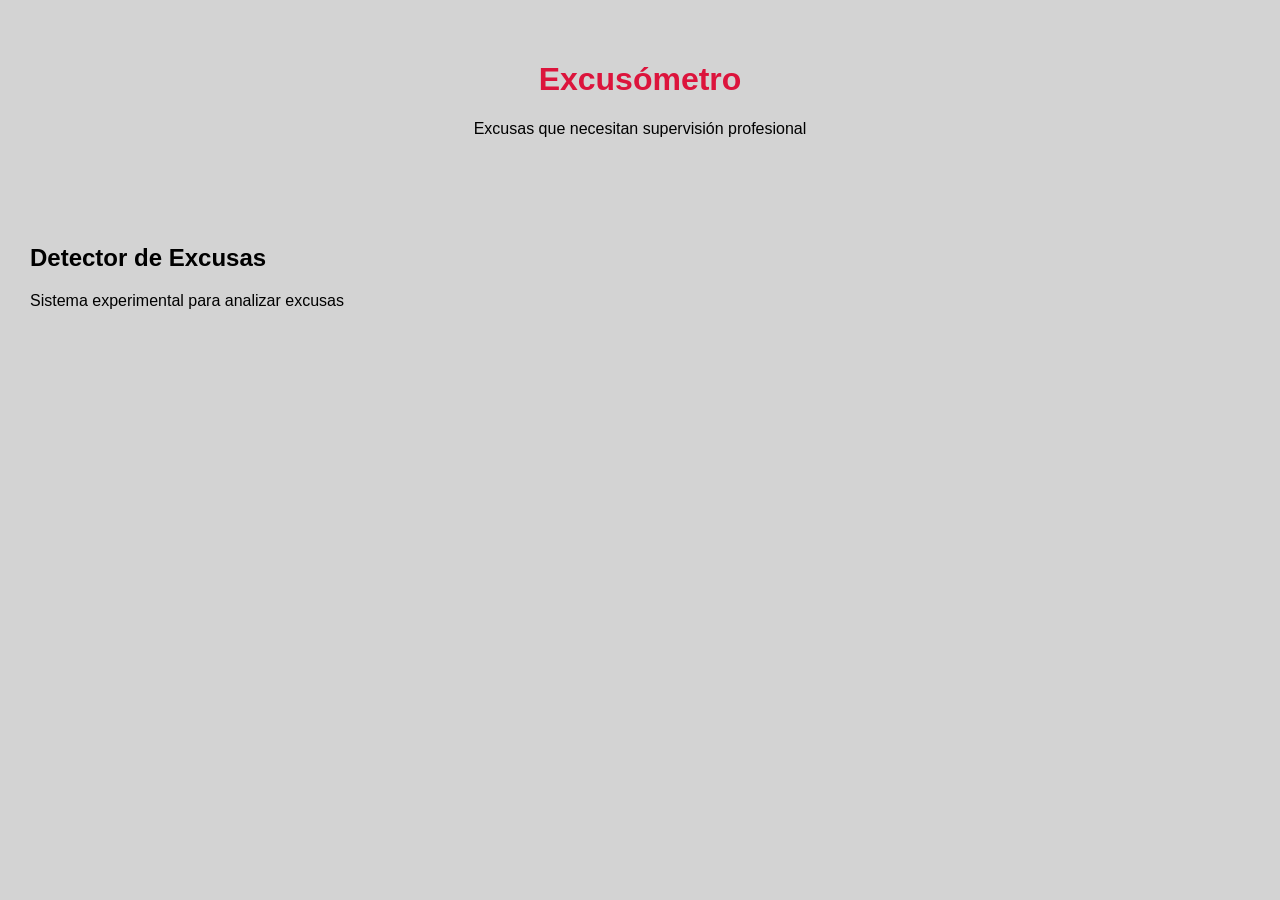
==== index.html @ 20235ec3 "inicio proyecto" ====
<!DOCTYPE html>
<html lang="en">

<head>
    <meta charset="UTF-8">
    <meta name="viewport" content="width=device-width, initial-scale=1.0">
    <link rel="stylesheet" href="estilos.css">
    <title>Excusómetro</title>
</head>

<body>
    <header>
        <h1>Excusómetro</h1>
        <p>Excusas que necesitan supervisión profesional</p>
    </header>
    
    <main>
        <h2>Detector de Excusas</h2>
        <p>Sistema experimental para analizar excusas</p>
    </main>
</body>

</html>
---- estilos.css ----
body {
    margin: 0;
    background-color: lightgray;
    font-family: Verdana, Geneva, Tahoma, sans-serif;
}

h1 {
    color: crimson;
}

header {
    padding: 40px;
    text-align: center;
}

main {
    padding: 30px;
}
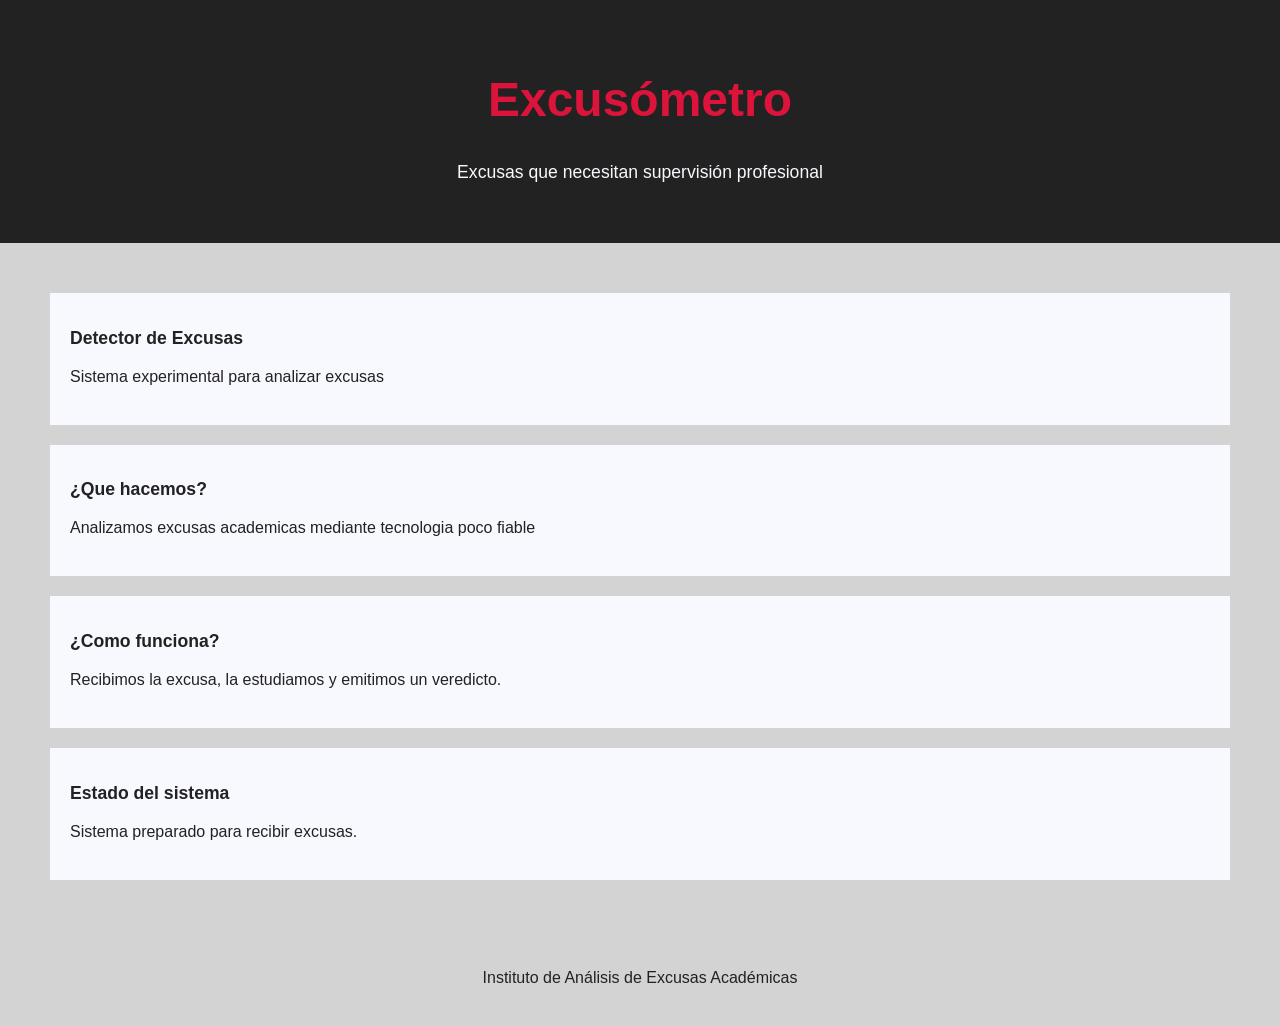
==== commit 8cdae77d: "Actualizacion de estilos" ====
--- a/index.html
+++ b/index.html
@@ -4,7 +4,10 @@
 <head>
     <meta charset="UTF-8">
     <meta name="viewport" content="width=device-width, initial-scale=1.0">
+    <meta name="description" content="Sisema esperimental para detectar excusas de alumnos.">
+    <meta name="keywords" Content="excusa, detector, alumnos, sistema, estudiantes">
     <link rel="stylesheet" href="estilos.css">
+    <link rel="shortcut icon" href="img/robot-solid-full.svg" type="image/x-icon">
     <title>Excusómetro</title>
 </head>
 
@@ -13,11 +16,33 @@
         <h1>Excusómetro</h1>
         <p>Excusas que necesitan supervisión profesional</p>
     </header>
-    
+
     <main>
-        <h2>Detector de Excusas</h2>
-        <p>Sistema experimental para analizar excusas</p>
+        <section>
+            <h2>Detector de Excusas</h2>
+            <p>Sistema experimental para analizar excusas</p>
+        </section>
+
+        <section>
+            <h2>¿Que hacemos?</h2>
+            <p>Analizamos excusas academicas mediante tecnologia poco fiable</p>
+        </section>
+
+        <section>
+            <h2>¿Como funciona?</h2>
+            <p>Recibimos la excusa, la estudiamos y emitimos un veredicto.</p>
+        </section>
+
+        <section>
+            <h2>Estado del sistema</h2>
+            <p>Sistema preparado para recibir excusas.</p>
+        </section>
     </main>
+
+    <footer>
+        <p>Instituto de Análisis de Excusas Académicas</p>
+    </footer>
+
 </body>
 
 </html>
--- a/estilos.css
+++ b/estilos.css
@@ -2,17 +2,45 @@
     margin: 0;
     background-color: lightgray;
     font-family: Verdana, Geneva, Tahoma, sans-serif;
+    color: #222;
 }
 
 h1 {
     color: crimson;
+    font-size: 3em;
+}
+
+h2 {
+    font-size: 1.1rem;
+}
+
+p {
+    line-height: 1.5;
+}
+
+header p {
+    font-size: 1.1rem;
 }
 
 header {
     padding: 40px;
     text-align: center;
+    background-color: #222;
+    color: ghostwhite;
 }
 
 main {
     padding: 30px;
+    margin: auto;
+}
+
+section {
+    background-color: ghostwhite;
+    padding: 20px;
+    margin: 20px;
+}
+
+footer {
+    padding: 20px;
+    text-align: center;
 }
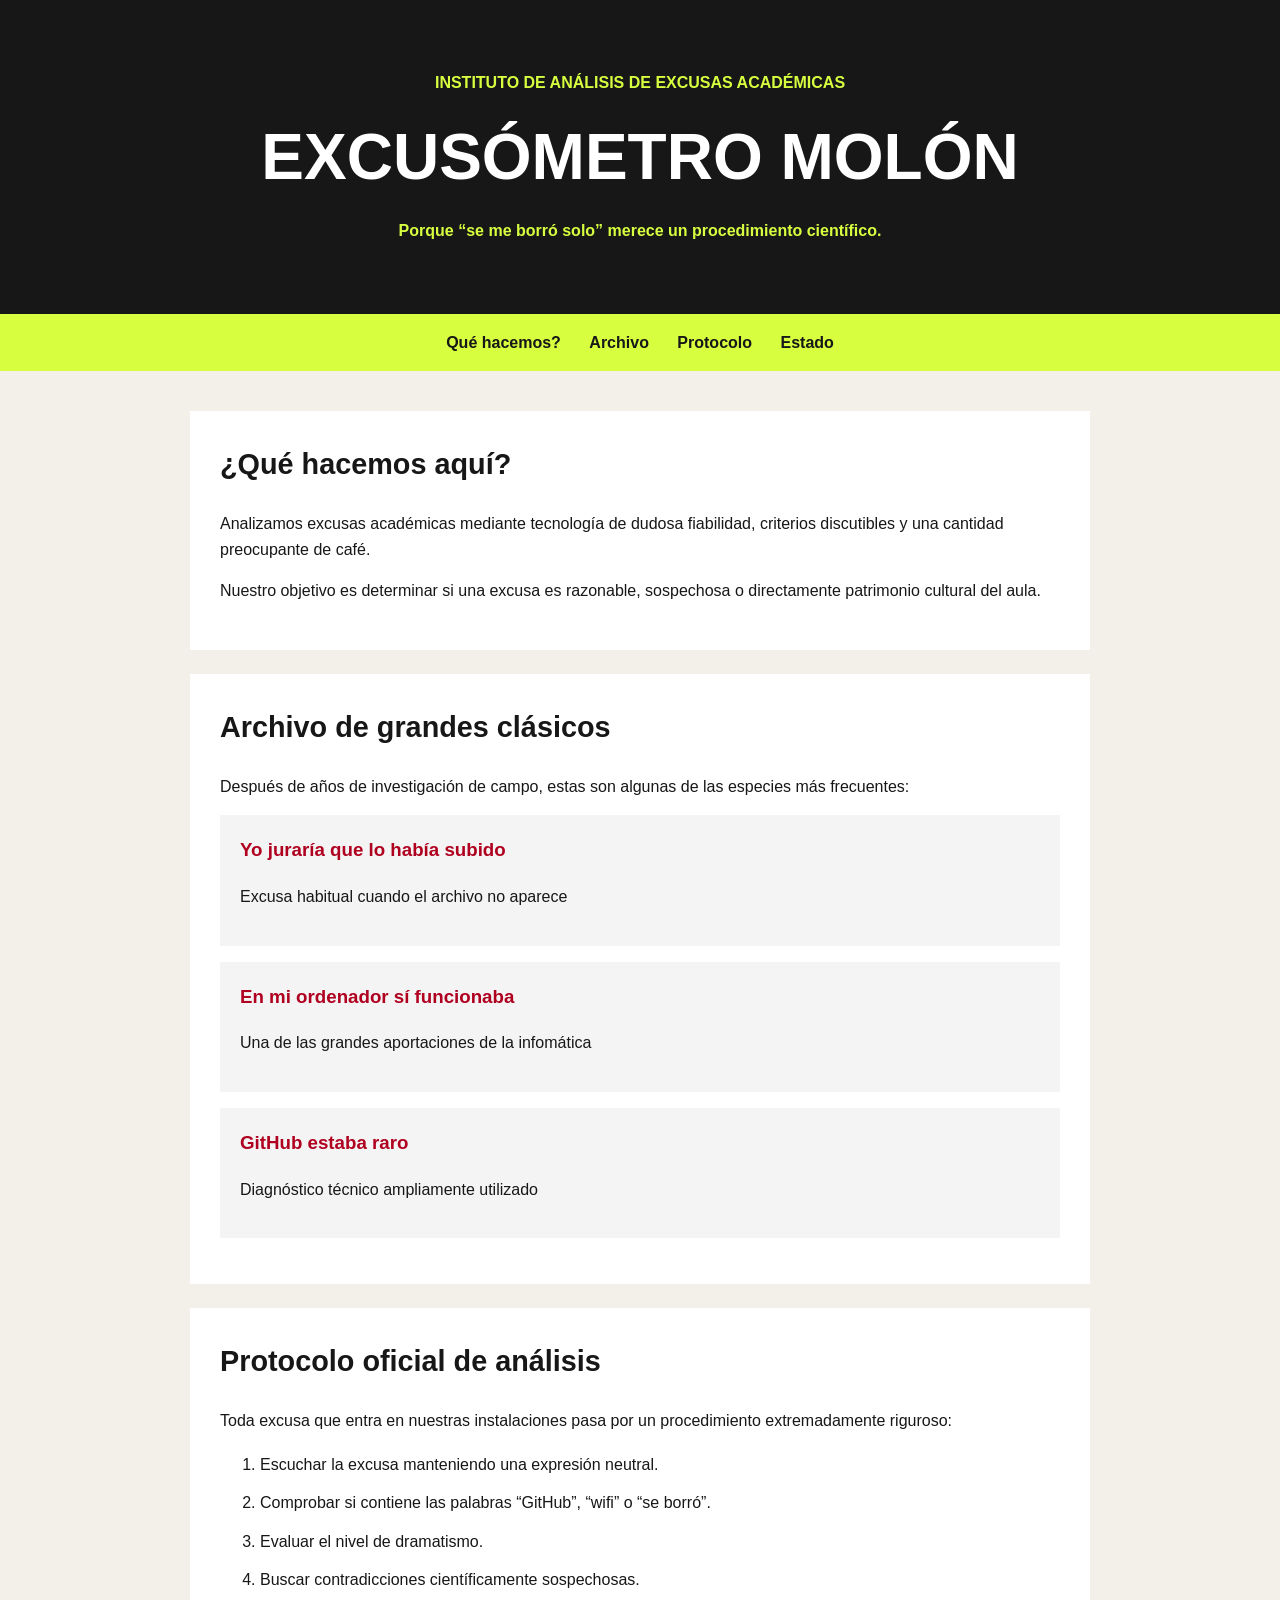
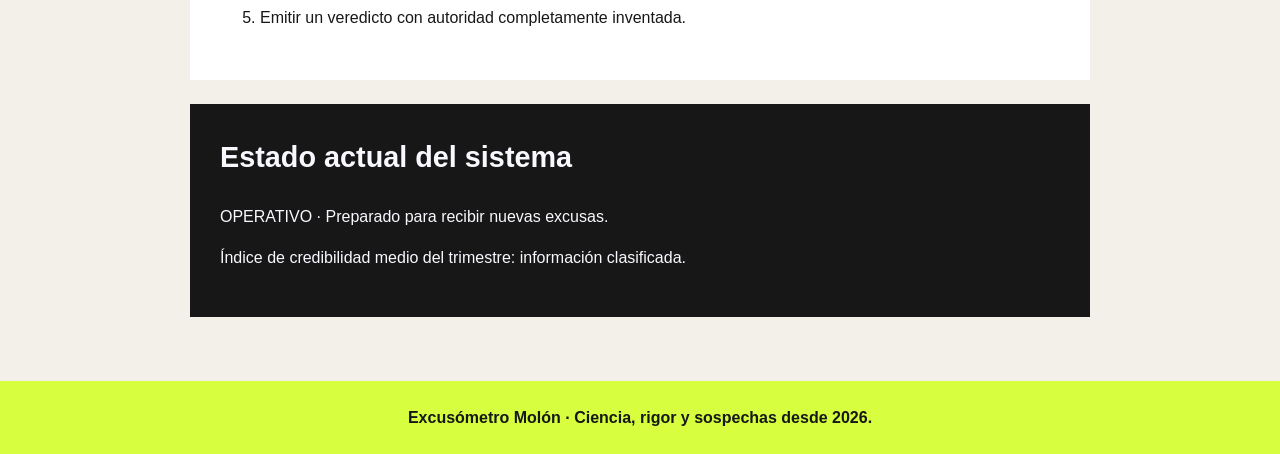
==== commit b7b1e320: "Enlaces con id" ====
--- a/index.html
+++ b/index.html
@@ -1,46 +1,109 @@
 <!DOCTYPE html>
-<html lang="en">
+<html lang="es">
 
 <head>
     <meta charset="UTF-8">
     <meta name="viewport" content="width=device-width, initial-scale=1.0">
-    <meta name="description" content="Sisema esperimental para detectar excusas de alumnos.">
-    <meta name="keywords" Content="excusa, detector, alumnos, sistema, estudiantes">
+    <meta name="description" content="Sistema experimental para analizar excusas académicas de dudosa credibilidad">
+    <meta name="keywords" content="excusas, estudiantes, detector, excusómetro">
+    <title>Excusómetro Molón</title>
     <link rel="stylesheet" href="estilos.css">
-    <link rel="shortcut icon" href="img/robot-solid-full.svg" type="image/x-icon">
-    <title>Excusómetro</title>
 </head>
 
 <body>
+
     <header>
-        <h1>Excusómetro</h1>
-        <p>Excusas que necesitan supervisión profesional</p>
+        <p>INSTITUTO DE ANÁLISIS DE EXCUSAS ACADÉMICAS</p>
+        <h1>EXCUSÓMETRO MOLÓN</h1>
+        <p>Porque “se me borró solo” merece un procedimiento científico.</p>
     </header>
 
+    <nav>
+        <a href="#que-hacemos">Qué hacemos?</a>
+        <a href="#archivo">Archivo</a>
+        <a href="#protocolo">Protocolo</a>
+        <a href="#estado">Estado</a>
+    </nav>
+
     <main>
-        <section>
-            <h2>Detector de Excusas</h2>
-            <p>Sistema experimental para analizar excusas</p>
+
+        <section id="que-hacemos">
+            <h2>¿Qué hacemos aquí?</h2>
+
+            <p>
+                Analizamos excusas académicas mediante tecnología de dudosa fiabilidad,
+                criterios discutibles y una cantidad preocupante de café.
+            </p>
+
+            <p>
+                Nuestro objetivo es determinar si una excusa es razonable, sospechosa
+                o directamente patrimonio cultural del aula.
+            </p>
         </section>
 
-        <section>
-            <h2>¿Que hacemos?</h2>
-            <p>Analizamos excusas academicas mediante tecnologia poco fiable</p>
+        <section id="archivo">
+            <h2>Archivo de grandes clásicos</h2>
+
+            <p>
+                Después de años de investigación de campo, estas son algunas de las
+                especies más frecuentes:
+            </p>
+
+            <article class="excusa">
+                <h3>Yo juraría que lo había subido</h3>
+                <p>Excusa habitual cuando el archivo no aparece </p>
+            </article>
+            <article class="excusa">
+                <h3>En mi ordenador sí funcionaba</h3>
+                <p>Una de las grandes aportaciones de la infomática</p>
+            </article>
+            <article class="excusa">
+                <h3>GitHub estaba raro</h3>
+                <p>Diagnóstico técnico ampliamente utilizado </p>
+            </article>
+
+            <!-- <ul>
+                <li>“Yo juraría que lo había subido.”</li>
+                <li>“En mi ordenador sí funcionaba.”</li>
+                <li>“GitHub estaba raro.”</li>
+                <li>“Pensaba que era para la semana que viene.”</li>
+                <li>“Lo tenía hecho, pero no encuentro el archivo.”</li>
+            </ul> -->
         </section>
 
-        <section>
-            <h2>¿Como funciona?</h2>
-            <p>Recibimos la excusa, la estudiamos y emitimos un veredicto.</p>
+        <section id="protocolo">
+            <h2>Protocolo oficial de análisis</h2>
+
+            <p>
+                Toda excusa que entra en nuestras instalaciones pasa por un
+                procedimiento extremadamente riguroso:
+            </p>
+
+            <ol>
+                <li>Escuchar la excusa manteniendo una expresión neutral.</li>
+                <li>Comprobar si contiene las palabras “GitHub”, “wifi” o “se borró”.</li>
+                <li>Evaluar el nivel de dramatismo.</li>
+                <li>Buscar contradicciones científicamente sospechosas.</li>
+                <li>Emitir un veredicto con autoridad completamente inventada.</li>
+            </ol>
         </section>
 
-        <section>
-            <h2>Estado del sistema</h2>
-            <p>Sistema preparado para recibir excusas.</p>
+        <section id="estado">
+            <h2>Estado actual del sistema</h2>
+
+            <p>
+                OPERATIVO · Preparado para recibir nuevas excusas.
+            </p>
+
+            <p>
+                Índice de credibilidad medio del trimestre: información clasificada.
+            </p>
         </section>
+
     </main>
 
     <footer>
-        <p>Instituto de Análisis de Excusas Académicas</p>
+        <p>Excusómetro Molón · Ciencia, rigor y sospechas desde 2026.</p>
     </footer>
 
 </body>
--- a/estilos.css
+++ b/estilos.css
@@ -1,46 +1,113 @@
 body {
+    font-family: Arial, Helvetica, sans-serif;
     margin: 0;
-    background-color: lightgray;
-    font-family: Verdana, Geneva, Tahoma, sans-serif;
-    color: #222;
+    background-color: #f2f0e8;
+    color: #171717;
+    font-size: 16px;
+    line-height: 1.6;
+}
+
+header {
+    background-color: #171717;
+    color: #f2f0e8;
+    text-align: center;
+    padding: 60px 30px;
+}
+
+header p {
+    color: #d7ff3f;
+    font-size: 1rem;
+    font-weight: 700;
+    margin: 10px 0;
 }
 
 h1 {
+    color: #ffffff;
+    font-size: 4rem;
+    font-weight: 700;
+    margin: 10px 0;
+}
+
+nav{
+    background-color: #d7ff3f;
+    text-align: center;
+    padding: 16px;
+}
+
+nav a{
+    color: #171717;
+    font-weight: 700;
+    text-decoration: none;
+    margin: 0 12px;
+}
+
+nav a:hover{
     color: crimson;
-    font-size: 3em;
+}
+
+main {
+    max-width: 900px;
+    margin: auto;
+    padding: 40px 30px;
+}
+
+section {
+    background-color: #ffffff;
+    margin-bottom: 24px;
+    padding: 30px;
 }
 
 h2 {
-    font-size: 1.1rem;
+    color: #171717;
+    font-size: 1.8rem;
+    font-weight: 700;
+    margin-top: 0;
 }
 
 p {
-    line-height: 1.5;
+    margin-bottom: 16px;
 }
 
-header p {
-    font-size: 1.1rem;
+.excusa{
+    background-color: #f4f4f4;
+    padding: 20px;
+    margin-bottom: 16px;
 }
 
-header {
-    padding: 40px;
-    text-align: center;
-    background-color: #222;
+.excusa h3{
+    color: #b00020;
+    margin-top: 0;
+}
+
+#estado{
+    background-color: #171717;
     color: ghostwhite;
 }
 
-main {
-    padding: 30px;
-    margin: auto;
+#estado h2{
+    color: ghostwhite;
 }
 
-section {
-    background-color: ghostwhite;
-    padding: 20px;
-    margin: 20px;
+ul {
+    line-height: 1.9;
+}
+
+ol {
+    line-height: 1.9;
+}
+
+li {
+    margin-bottom: 8px;
 }
 
 footer {
-    padding: 20px;
+    background-color: #d7ff3f;
+    color: #171717;
     text-align: center;
+    padding: 24px;
+}
+
+footer p {
+    font-weight: 700;
+    margin: 0;
 }
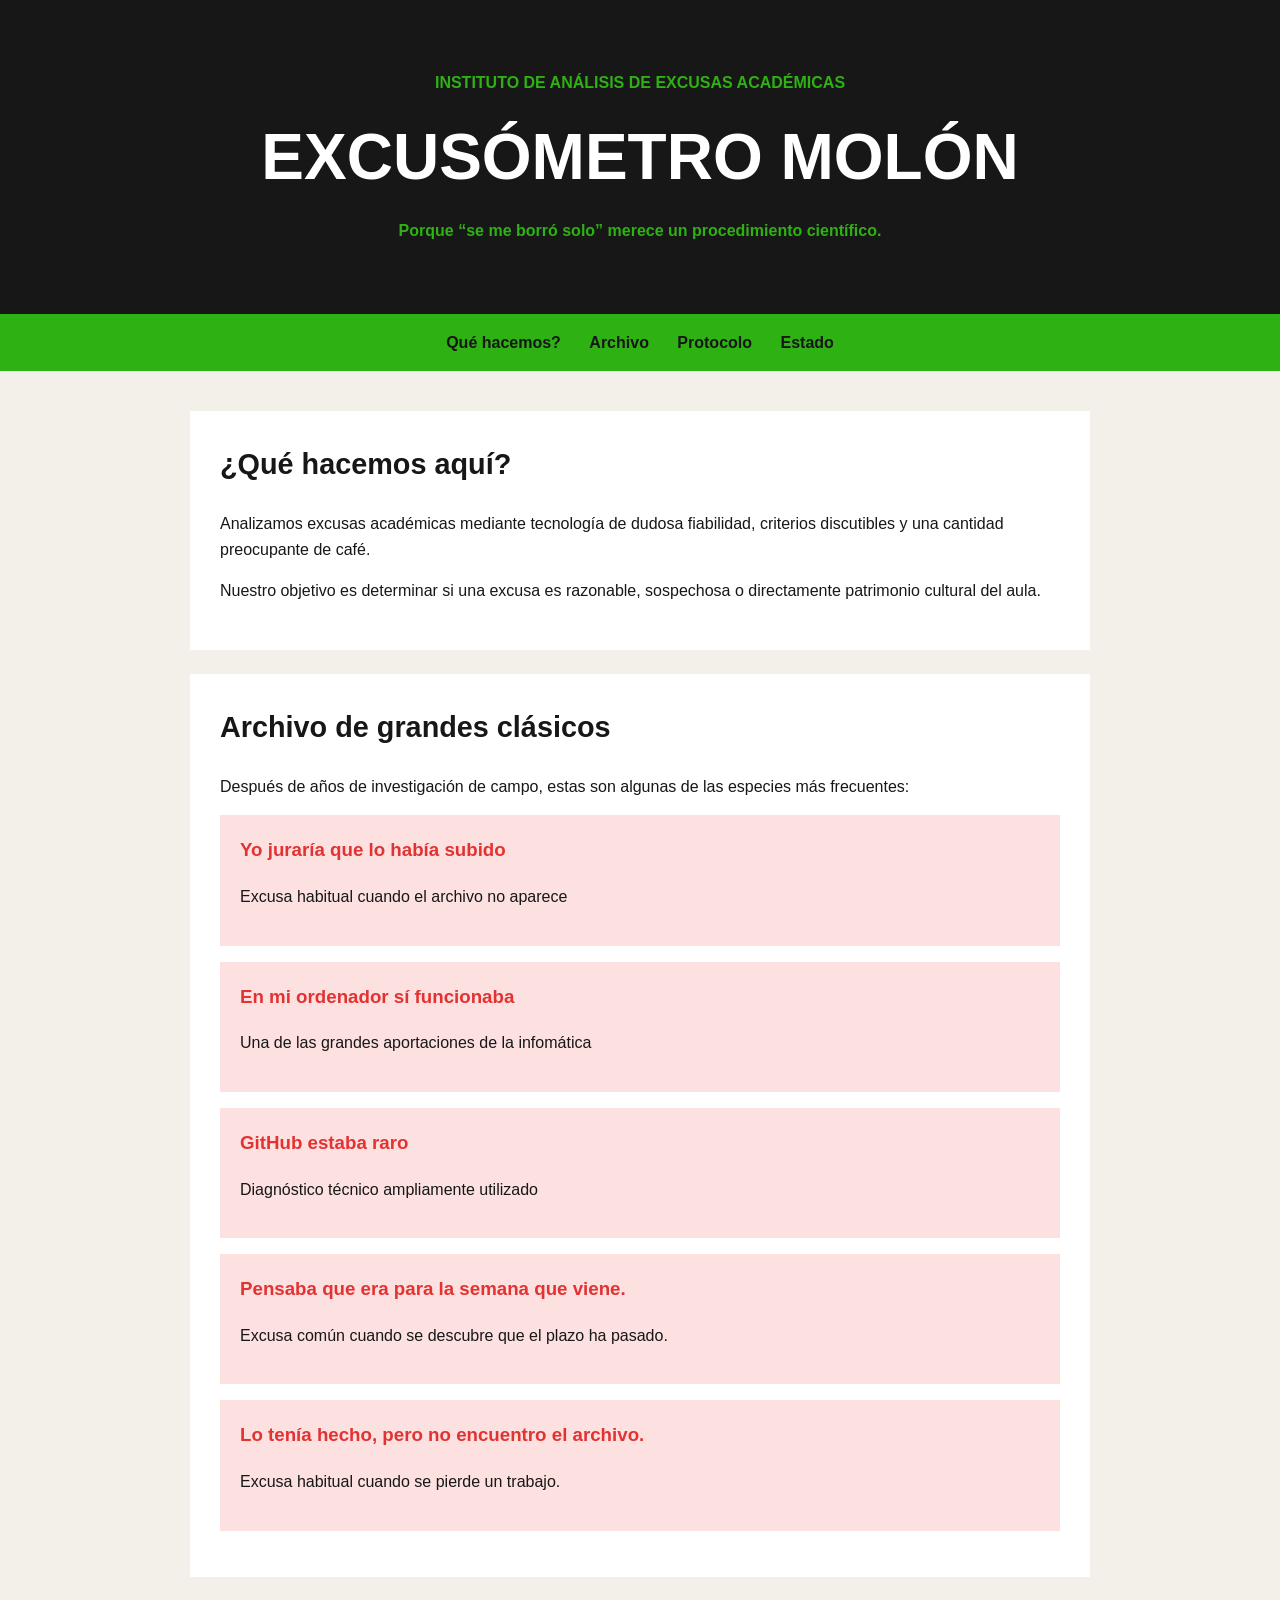
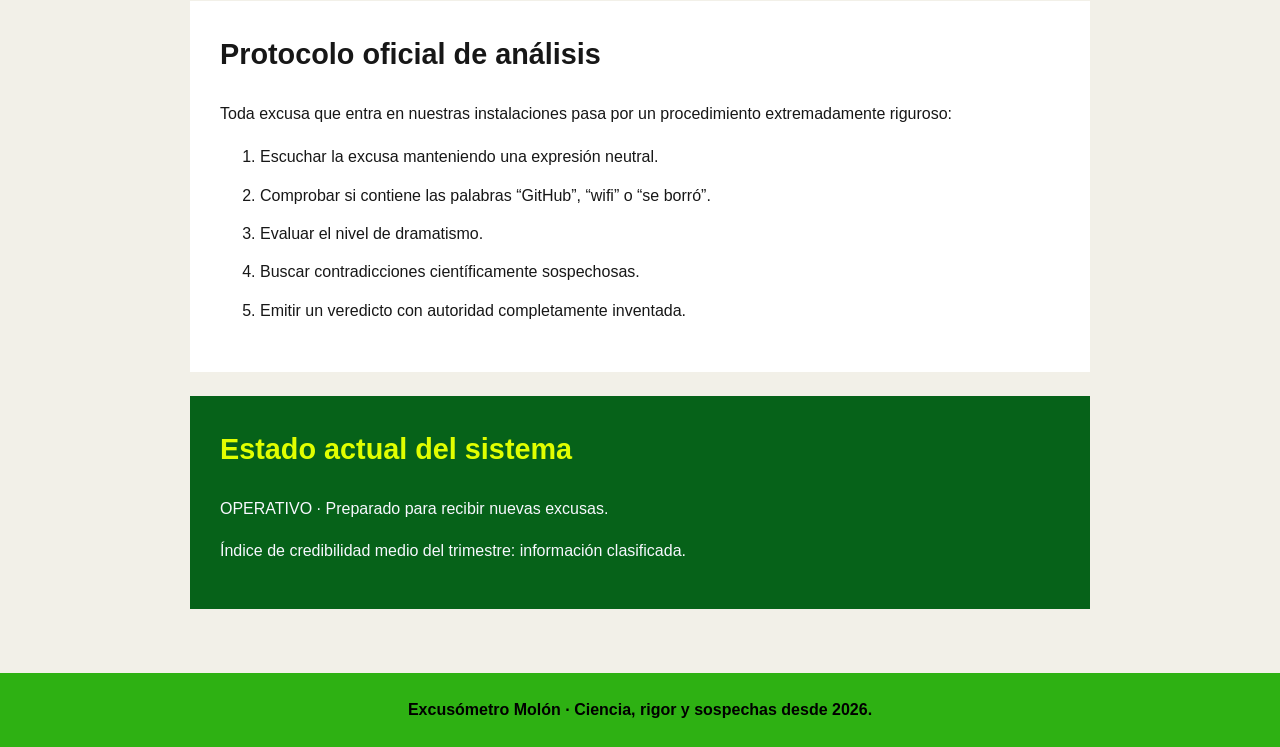
==== commit b08e8367: "Cambios finales" ====
--- a/index.html
+++ b/index.html
@@ -61,14 +61,14 @@
                 <h3>GitHub estaba raro</h3>
                 <p>Diagnóstico técnico ampliamente utilizado </p>
             </article>
-
-            <!-- <ul>
-                <li>“Yo juraría que lo había subido.”</li>
-                <li>“En mi ordenador sí funcionaba.”</li>
-                <li>“GitHub estaba raro.”</li>
-                <li>“Pensaba que era para la semana que viene.”</li>
-                <li>“Lo tenía hecho, pero no encuentro el archivo.”</li>
-            </ul> -->
+            <article class="excusa">
+                <h3>Pensaba que era para la semana que viene.</h3>
+                <p>Excusa común cuando se descubre que el plazo ha pasado.</p>
+            </article>
+            <article class="excusa">
+                <h3>Lo tenía hecho, pero no encuentro el archivo.</h3>
+                <p>Excusa habitual cuando se pierde un trabajo.</p>
+            </article>
         </section>
 
         <section id="protocolo">
--- a/estilos.css
+++ b/estilos.css
@@ -15,7 +15,7 @@
 }
 
 header p {
-    color: #d7ff3f;
+    color: rgb(46, 177, 19);
     font-size: 1rem;
     font-weight: 700;
     margin: 10px 0;
@@ -29,7 +29,7 @@
 }
 
 nav{
-    background-color: #d7ff3f;
+    background-color: rgb(46, 177, 19);
     text-align: center;
     padding: 16px;
 }
@@ -42,7 +42,7 @@
 }
 
 nav a:hover{
-    color: crimson;
+    color: #ffc3c3;
 }
 
 main {
@@ -69,23 +69,23 @@
 }
 
 .excusa{
-    background-color: #f4f4f4;
+    background-color: #f89b9b4f;
     padding: 20px;
     margin-bottom: 16px;
 }
 
 .excusa h3{
-    color: #b00020;
+    color: rgb(227, 50, 50);
     margin-top: 0;
 }
 
 #estado{
-    background-color: #171717;
+    background-color: #066219;
     color: ghostwhite;
 }
 
 #estado h2{
-    color: ghostwhite;
+    color: rgb(225, 255, 0);
 }
 
 ul {
@@ -101,8 +101,8 @@
 }
 
 footer {
-    background-color: #d7ff3f;
-    color: #171717;
+    background-color: rgb(46, 177, 19);
+    color: black;
     text-align: center;
     padding: 24px;
 }
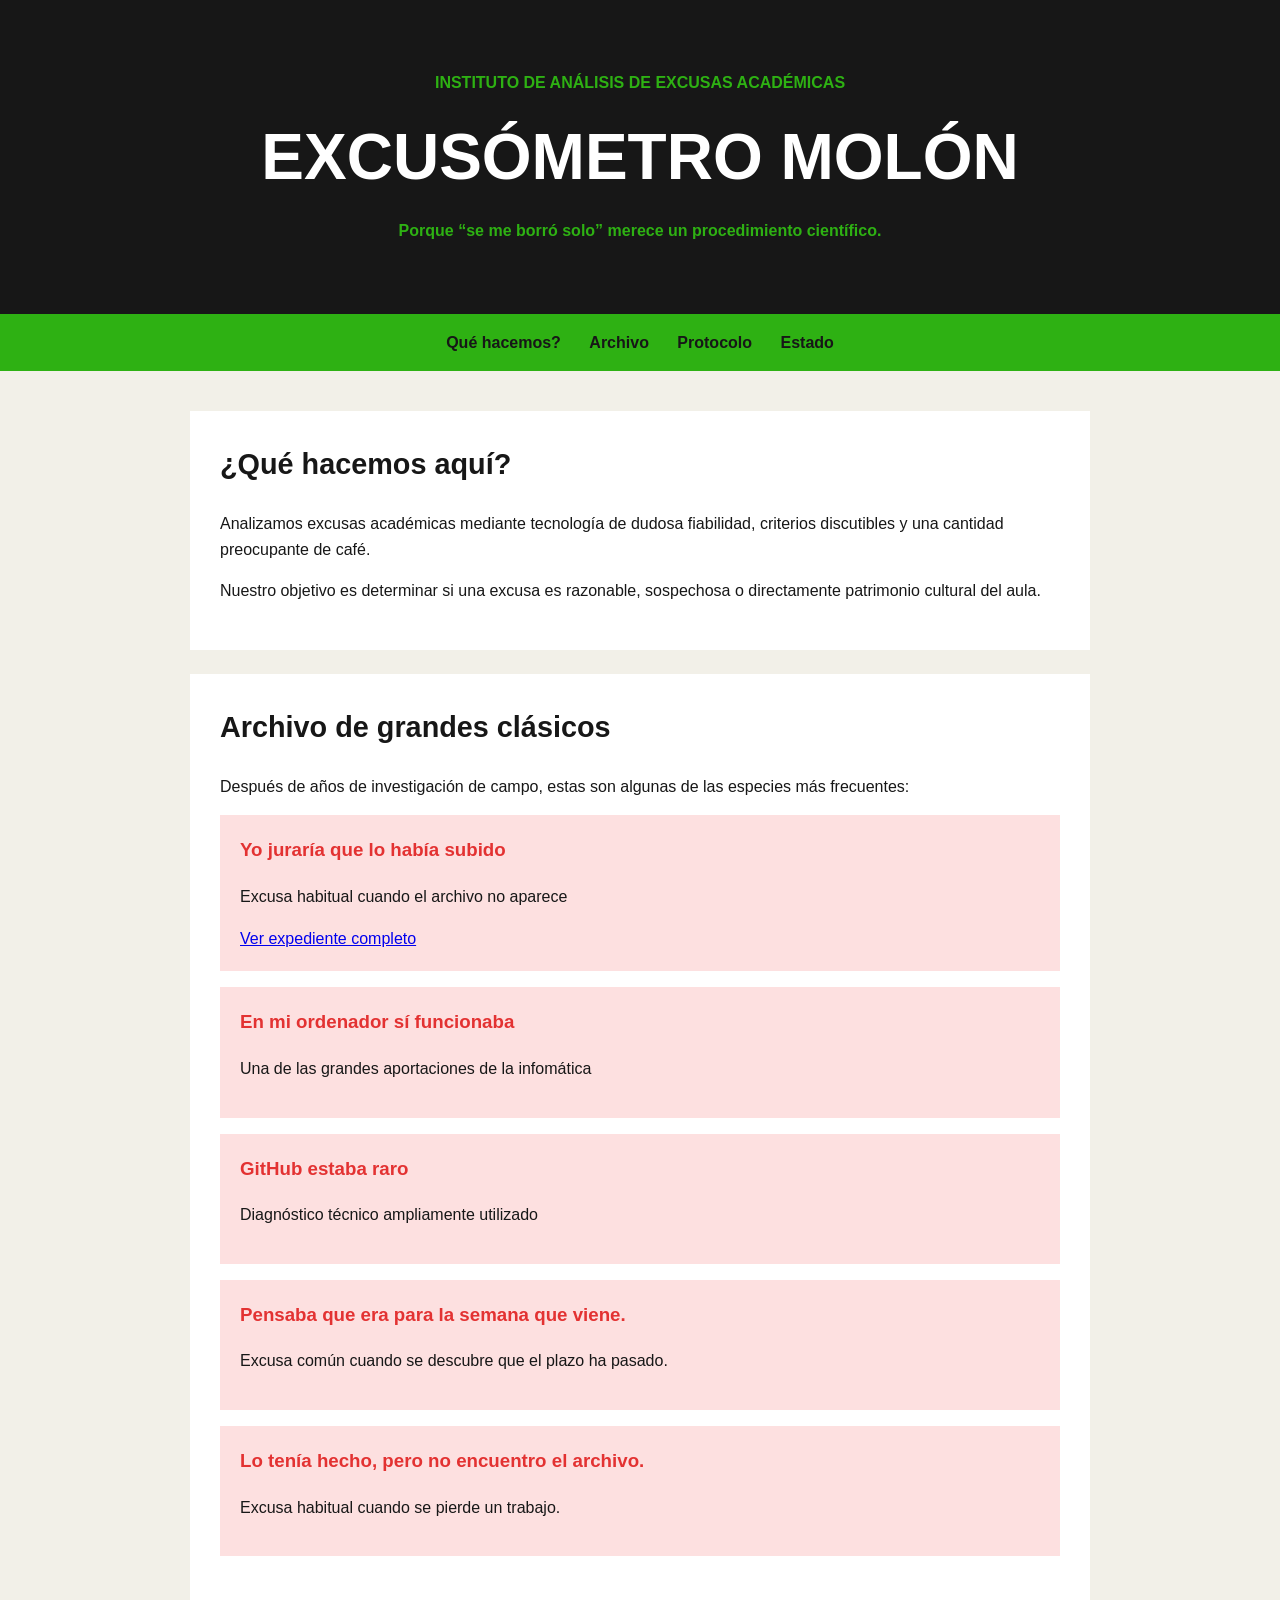
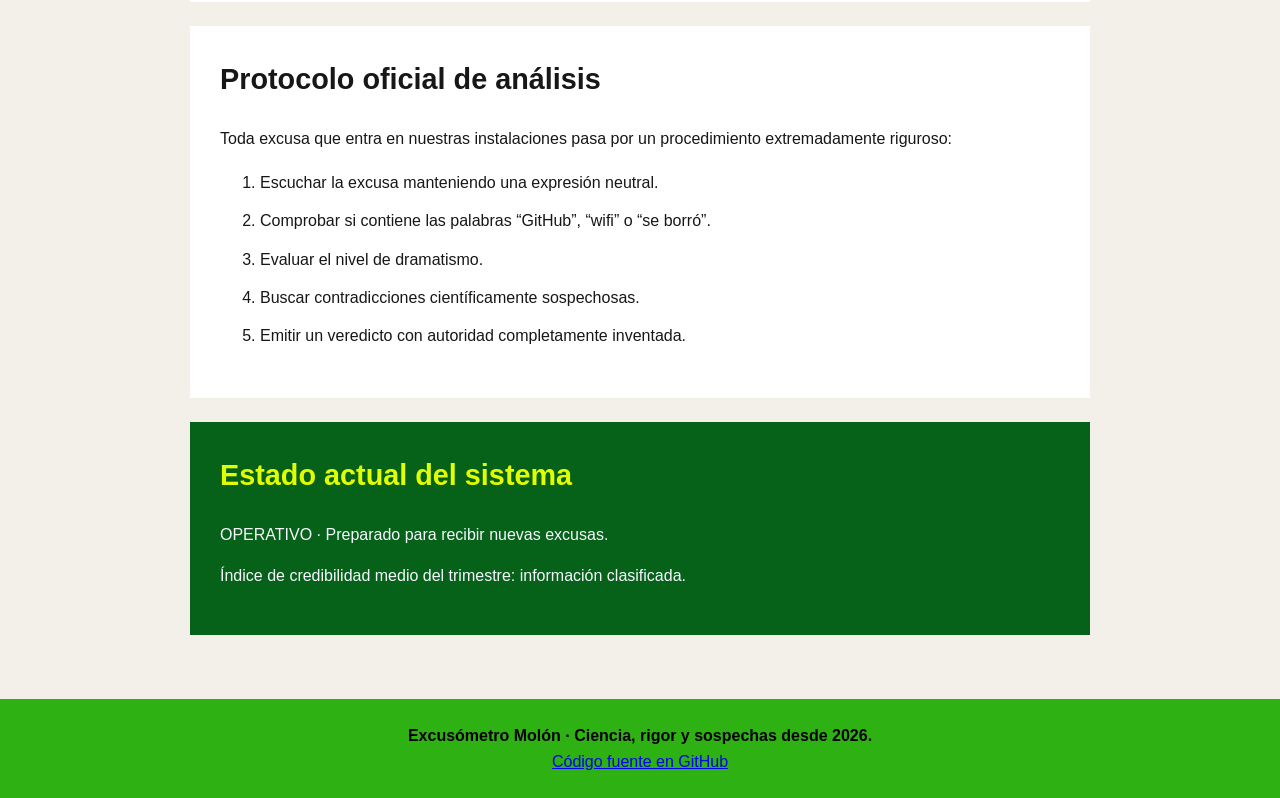
==== commit 0d66af06: "Primera actualizacion" ====
--- a/index.html
+++ b/index.html
@@ -52,6 +52,7 @@
             <article class="excusa">
                 <h3>Yo juraría que lo había subido</h3>
                 <p>Excusa habitual cuando el archivo no aparece </p>
+                <a href="paginas/expediente.html">Ver expediente completo</a>
             </article>
             <article class="excusa">
                 <h3>En mi ordenador sí funcionaba</h3>
@@ -104,6 +105,7 @@
 
     <footer>
         <p>Excusómetro Molón · Ciencia, rigor y sospechas desde 2026.</p>
+        <a href="https://github.com/JanMaza08/MazaJan_Excusometro" target="_blank">Código fuente en GitHub</a>
     </footer>
 
 </body>
--- a/estilos.css
+++ b/estilos.css
@@ -15,6 +15,13 @@
 }
 
 header p {
+    color: rgb(46, 177, 19);
+    font-size: 1rem;
+    font-weight: 700;
+    margin: 10px 0;
+}
+
+header h2 {
     color: rgb(46, 177, 19);
     font-size: 1rem;
     font-weight: 700;
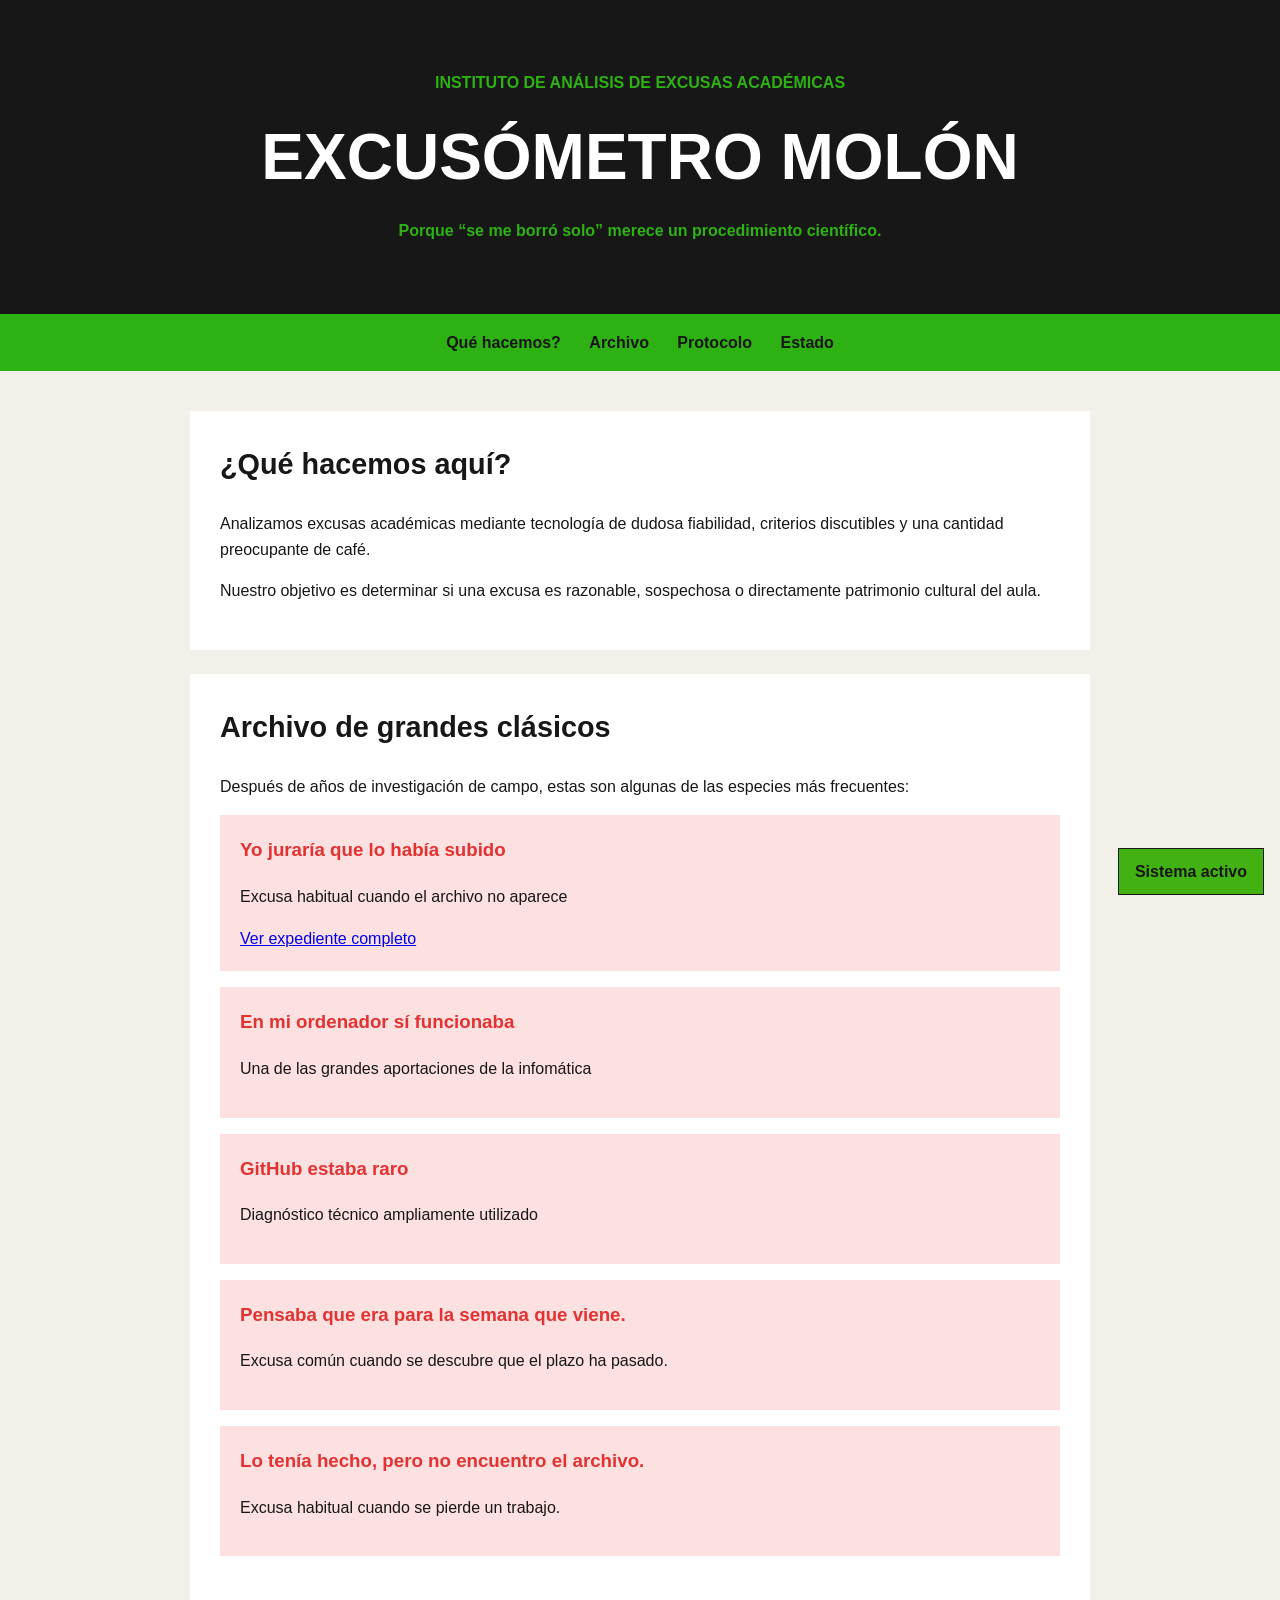
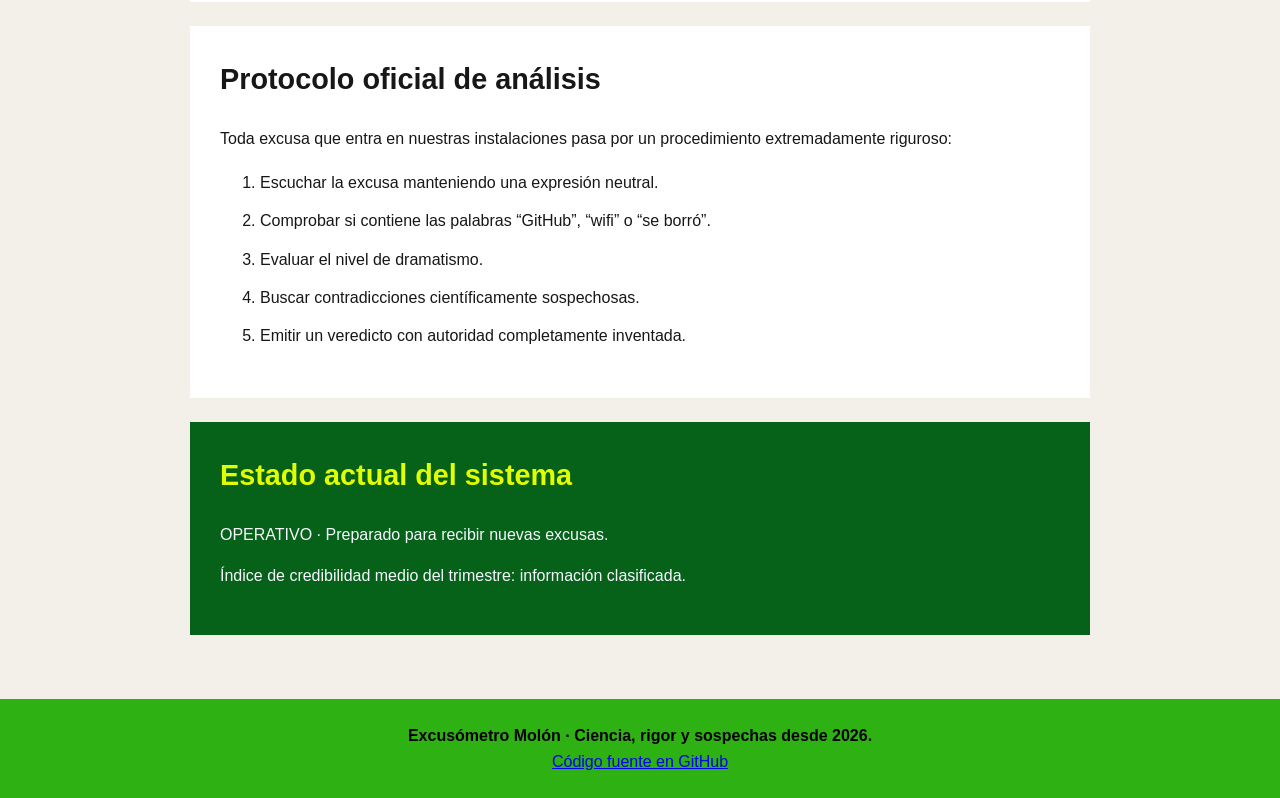
==== commit 44314bf4: "Ajustes de posiciones" ====
--- a/index.html
+++ b/index.html
@@ -107,6 +107,7 @@
         <p>Excusómetro Molón · Ciencia, rigor y sospechas desde 2026.</p>
         <a href="https://github.com/JanMaza08/MazaJan_Excusometro" target="_blank">Código fuente en GitHub</a>
     </footer>
+    <div class="aviso-sistema">Sistema activo</div>
 
 </body>
 
--- a/estilos.css
+++ b/estilos.css
@@ -35,20 +35,20 @@
     margin: 10px 0;
 }
 
-nav{
+nav {
     background-color: rgb(46, 177, 19);
     text-align: center;
     padding: 16px;
 }
 
-nav a{
+nav a {
     color: #171717;
     font-weight: 700;
     text-decoration: none;
     margin: 0 12px;
 }
 
-nav a:hover{
+nav a:hover {
     color: #ffc3c3;
 }
 
@@ -75,23 +75,23 @@
     margin-bottom: 16px;
 }
 
-.excusa{
+.excusa {
     background-color: #f89b9b4f;
     padding: 20px;
     margin-bottom: 16px;
 }
 
-.excusa h3{
+.excusa h3 {
     color: rgb(227, 50, 50);
     margin-top: 0;
 }
 
-#estado{
+#estado {
     background-color: #066219;
     color: ghostwhite;
 }
 
-#estado h2{
+#estado h2 {
     color: rgb(225, 255, 0);
 }
 
@@ -117,4 +117,93 @@
 footer p {
     font-weight: 700;
     margin: 0;
+}
+
+.expediente header {
+    background-image: url("img/juez.jpg");
+    background-size: cover;
+    background-position: center;
+}
+
+.evidencias {
+    padding: 1em;
+    margin: 1.5em 0;
+    border: 0.15em solid #171717;
+}
+
+.evidencias img {
+    max-width: 100%;
+    display: block;
+}
+
+.evidenciasfigcaption {
+    text-align: center;
+    font-style: italic;
+    margin-top: 0.75em;
+}
+
+.dato_estado {
+    margin-top: 1.5em;
+}
+
+.estado {
+    background-color: #66ff00;
+    color:#171717;
+    padding: 1em;
+    margin-bottom: 0.75em;
+    border: 0.15em solid #171717;
+    width: 100%;
+    box-sizing: border-box;
+}
+
+.etiqueta {
+    font-weight: 700;
+    display: block;
+}
+
+.valor {
+    color: crimson;
+    display: inline-block;
+    padding: .3em .5em;
+    border: 0.1em solid #171717;
+}
+
+.expediente-header {
+    position: relative;
+}
+
+.sello-clasificado {
+    position: absolute;
+    top: 1em;
+    right: 1em;
+    background-color: crimson;
+    color: ghostwhite;
+    padding: 0.4em 0.7em;
+    border: 0.15em solid ghostwhite;
+    font-weight: 700;
+}
+
+.aviso-sistema {
+    position: fixed;
+    right: 1em;
+    bottom: 0.3em;
+    background-color: rgb(65, 178, 17);
+    padding: 0.6em 1em;
+    border: 0.1em solid #171717;
+    font-weight: 700;
+}
+
+.volver {
+    position: fixed;
+    padding: 0.6em 1em;
+    top: 1em;
+    left: 1em;
+    background-color: green;
+    font-weight: 700;
+    color: black;
+    text-decoration: none;
+}
+
+.volver:hover {
+    background-color: #00ff00;
 }
